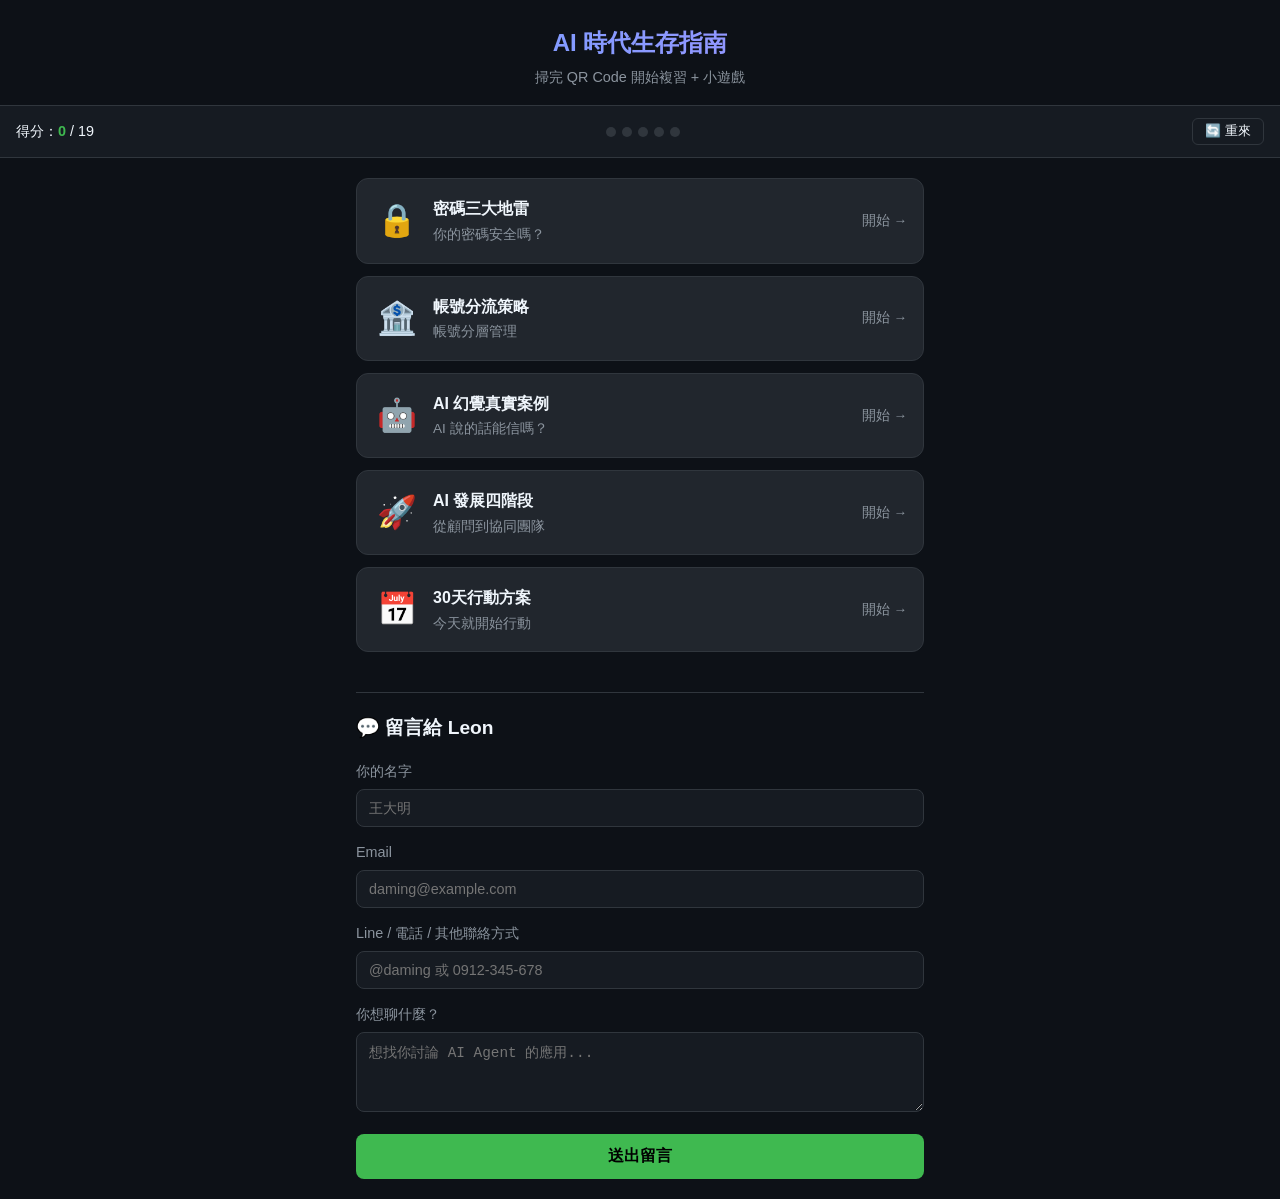
==== index.html @ d3126683 "quiz site" ====
<!DOCTYPE html>
<html lang="zh-TW">
<head>
    <meta charset="UTF-8">
    <meta name="viewport" content="width=device-width, initial-scale=1.0">
    <title>AI 時代生存指南 - Quiz</title>
    <link rel="stylesheet" href="style.css">
</head>
<body>

<div class="header">
    <h1>AI 時代生存指南</h1>
    <div class="subtitle">掃完 QR Code 開始複習 + 小遊戲</div>
</div>

<div class="score-bar">
    <span>得分：<span class="score" id="total-score">0</span> / <span id="total-max">0</span></span>
    <div class="progress" id="progress-dots"></div>
    <button class="btn-reset" onclick="resetAll()">🔄 重來</button>
</div>

<!-- ===== 主頁：單元列表 ===== -->
<div class="main" id="home-page">
    <div class="unit-grid" id="unit-grid"></div>

    <!-- Feedback -->
    <div class="feedback-section">
        <h2>💬 留言給 Leon</h2>
        <div class="form-group">
            <label>你的名字</label>
            <input type="text" id="fb-name" placeholder="王大明">
        </div>
        <div class="form-group">
            <label>Email</label>
            <input type="email" id="fb-email" placeholder="daming@example.com">
        </div>
        <div class="form-group">
            <label>Line / 電話 / 其他聯絡方式</label>
            <input type="text" id="fb-contact" placeholder="@daming 或 0912-345-678">
        </div>
        <div class="form-group">
            <label>你想聊什麼？</label>
            <textarea id="fb-message" placeholder="想找你討論 AI Agent 的應用..."></textarea>
        </div>
        <button class="btn-submit" onclick="submitFeedback()">送出留言</button>
        <div class="feedback-result" id="feedback-result"></div>
    </div>
</div>

<!-- ===== 單元1：密碼三大地雷 ===== -->
<div class="main game-page" id="game-1">
    <div class="game-header">
        <button class="btn-back" onclick="goHome()">← 返回</button>
        <div class="game-title">🔒 密碼三大地雷</div>
    </div>
    <div id="game-1-content"></div>
</div>

<!-- ===== 單元2：帳號分流策略 ===== -->
<div class="main game-page" id="game-2">
    <div class="game-header">
        <button class="btn-back" onclick="goHome()">← 返回</button>
        <div class="game-title">🏦 帳號分流策略</div>
    </div>
    <div id="game-2-content"></div>
</div>

<!-- ===== 單元3：AI 幻覺真實案例 ===== -->
<div class="main game-page" id="game-3">
    <div class="game-header">
        <button class="btn-back" onclick="goHome()">← 返回</button>
        <div class="game-title">🤖 AI 幻覺真實案例</div>
    </div>
    <div id="game-3-content"></div>
</div>

<!-- ===== 單元4：AI 發展四階段 ===== -->
<div class="main game-page" id="game-4">
    <div class="game-header">
        <button class="btn-back" onclick="goHome()">← 返回</button>
        <div class="game-title">🚀 AI 發展四階段</div>
    </div>
    <div id="game-4-content"></div>
</div>

<!-- ===== 單元5：30天行動方案 ===== -->
<div class="main game-page" id="game-5">
    <div class="game-header">
        <button class="btn-back" onclick="goHome()">← 返回</button>
        <div class="game-title">📅 30天行動方案</div>
    </div>
    <div id="game-5-content"></div>
</div>

<script src="game.js"></script>
</body>
</html>
---- style.css ----
/* ========================================
   0528 QA Quiz - Style
   ======================================== */

* {
    margin: 0;
    padding: 0;
    box-sizing: border-box;
}

:root {
    --bg: #0d1117;
    --surface: #161b22;
    --card: #21262d;
    --border: #30363d;
    --text: #f0f6fc;
    --text-muted: #8b949e;
    --accent: #58a6ff;
    --accent-green: #3fb950;
    --accent-red: #f85149;
    --accent-yellow: #d29922;
    --accent-purple: #bc8cff;
    --radius: 12px;
}

body {
    font-family: -apple-system, BlinkMacSystemFont, 'Segoe UI', Roboto, 'Noto Sans TC', sans-serif;
    background: var(--bg);
    color: var(--text);
    min-height: 100vh;
    line-height: 1.6;
}

/* ---- Header ---- */
.header {
    text-align: center;
    padding: 24px 16px 16px;
    border-bottom: 1px solid var(--border);
}

.header h1 {
    font-size: 1.5rem;
    background: linear-gradient(90deg, var(--accent), var(--accent-purple));
    -webkit-background-clip: text;
    -webkit-text-fill-color: transparent;
    background-clip: text;
}

.header .subtitle {
    color: var(--text-muted);
    font-size: 0.9rem;
    margin-top: 4px;
}

/* ---- Score Bar ---- */
.score-bar {
    display: flex;
    align-items: center;
    justify-content: space-between;
    padding: 12px 16px;
    background: var(--surface);
    border-bottom: 1px solid var(--border);
    font-size: 0.9rem;
}

.score-bar .score {
    color: var(--accent-green);
    font-weight: 600;
}

.score-bar .progress {
    display: flex;
    gap: 6px;
}

.btn-reset {
    background: none;
    border: 1px solid var(--border);
    color: var(--text-secondary);
    padding: 4px 12px;
    border-radius: 6px;
    font-size: 0.8rem;
    cursor: pointer;
}
.btn-reset:active {
    background: var(--border);
}

.score-bar .dot {
    width: 10px;
    height: 10px;
    border-radius: 50%;
    background: var(--border);
}

.score-bar .dot.done {
    background: var(--accent-green);
}

.score-bar .dot.current {
    background: var(--accent);
}

/* ---- Main Content ---- */
.main {
    max-width: 600px;
    margin: 0 auto;
    padding: 20px 16px;
}

/* ---- Unit Cards ---- */
.unit-grid {
    display: flex;
    flex-direction: column;
    gap: 12px;
}

.unit-card {
    background: var(--card);
    border: 1px solid var(--border);
    border-radius: var(--radius);
    padding: 16px;
    cursor: pointer;
    transition: all 0.2s;
    display: flex;
    align-items: center;
    gap: 12px;
}

.unit-card:hover {
    border-color: var(--accent);
    transform: translateY(-2px);
}

.unit-card.completed {
    border-color: var(--accent-green);
    opacity: 0.8;
}

.unit-card .unit-icon {
    font-size: 2rem;
    min-width: 48px;
    text-align: center;
}

.unit-card .unit-info h3 {
    font-size: 1rem;
    margin-bottom: 2px;
}

.unit-card .unit-info p {
    color: var(--text-muted);
    font-size: 0.85rem;
}

.unit-card .unit-status {
    margin-left: auto;
    font-size: 0.85rem;
    color: var(--text-muted);
}

.unit-card.completed .unit-status {
    color: var(--accent-green);
}

/* ---- Game Page ---- */
.game-page {
    display: none;
}

.game-page.active {
    display: block;
}

.game-header {
    display: flex;
    align-items: center;
    gap: 12px;
    margin-bottom: 20px;
}

.btn-back {
    background: var(--card);
    border: 1px solid var(--border);
    color: var(--text);
    padding: 8px 16px;
    border-radius: 8px;
    cursor: pointer;
    font-size: 0.9rem;
}

.btn-back:hover {
    background: var(--border);
}

.game-title {
    font-size: 1.2rem;
    font-weight: 600;
}

/* ---- Question Cards ---- */
.question-card {
    background: var(--card);
    border: 1px solid var(--border);
    border-radius: var(--radius);
    padding: 20px;
    margin-bottom: 16px;
}

.question-card h3 {
    font-size: 1rem;
    margin-bottom: 12px;
    line-height: 1.5;
}

.question-card .options {
    display: flex;
    flex-direction: column;
    gap: 8px;
}

.question-card .option {
    background: var(--surface);
    border: 1px solid var(--border);
    border-radius: 8px;
    padding: 12px;
    cursor: pointer;
    transition: all 0.2s;
    font-size: 0.9rem;
}

.question-card .option:hover {
    border-color: var(--accent);
}

.question-card .option.correct {
    border-color: var(--accent-green);
    background: rgba(63, 185, 80, 0.1);
}

.question-card .option.wrong {
    border-color: var(--accent-red);
    background: rgba(248, 81, 73, 0.1);
}

.question-card .option.disabled {
    pointer-events: none;
    opacity: 0.6;
}

.question-card .explanation {
    margin-top: 12px;
    padding: 12px;
    background: var(--surface);
    border-radius: 8px;
    font-size: 0.85rem;
    color: var(--text-muted);
    line-height: 1.5;
    display: none;
}

.question-card .explanation.show {
    display: block;
}

/* ---- Matching Game (Unit 2) ---- */
.match-container {
    display: flex;
    flex-direction: column;
    gap: 12px;
}

.match-row {
    display: flex;
    align-items: center;
    gap: 8px;
    flex-wrap: wrap;
}

.match-item {
    background: var(--surface);
    border: 1px solid var(--border);
    border-radius: 8px;
    padding: 12px;
    display: flex;
    flex-wrap: wrap;
    align-items: center;
    gap: 8px;
    transition: all 0.15s;
}

.match-item.correct {
    border-color: var(--accent-green);
    background: rgba(63, 185, 80, 0.1);
}

@keyframes shake {
    0%, 100% { transform: translateX(0); }
    25% { transform: translateX(-4px); }
    75% { transform: translateX(4px); }
}

.match-tier-btns {
    display: flex;
    gap: 6px;
    margin-top: 6px;
}

.tier-btn {
    padding: 6px 12px;
    border-radius: 6px;
    border: 1px solid var(--border);
    background: var(--surface);
    color: var(--text);
    font-size: 0.8rem;
    cursor: pointer;
    white-space: nowrap;
}

.tier-btn:hover {
    border-color: var(--accent);
}

.tier-btn.selected {
    border-color: var(--accent);
    background: rgba(88, 166, 255, 0.15);
}

.tier-btn.correct {
    border-color: var(--accent-green);
    background: rgba(63, 185, 80, 0.15);
    pointer-events: none;
}

.tier-btn.wrong {
    border-color: var(--accent-red);
    animation: shake 0.3s;
}

.match-status {
    margin-left: auto;
    font-size: 1.2rem;
    min-width: 24px;
    text-align: center;
}

/* ---- Ordering Game (Unit 4) ---- */
.ordering-container {
    display: flex;
    flex-direction: column;
    gap: 8px;
}

.order-item {
    background: var(--surface);
    border: 1px solid var(--border);
    border-radius: 8px;
    padding: 14px 12px;
    margin-bottom: 8px;
    display: flex;
    align-items: center;
    gap: 12px;
    user-select: none;
    transition: border-color 0.15s;
}

.order-item.correct {
    border-color: var(--accent-green);
}

.order-item .order-num {
    min-width: 28px;
    height: 28px;
    background: var(--border);
    border-radius: 50%;
    display: flex;
    align-items: center;
    justify-content: center;
    font-size: 0.85rem;
    font-weight: 700;
    flex-shrink: 0;
}

.order-item.correct .order-num {
    background: var(--accent-green);
    color: #000;
}

.order-item .order-text {
    flex: 1;
    font-size: 0.95rem;
    line-height: 1.4;
}

.order-item .order-arrows {
    display: grid;
    grid-template-columns: 1fr 1fr;
    gap: 6px;
    flex-shrink: 0;
}

.order-item .arrow-btn {
    background: var(--border);
    border: 2px solid transparent;
    color: var(--text);
    width: 44px;
    height: 44px;
    border-radius: 8px;
    cursor: pointer;
    font-size: 1.1rem;
    font-weight: 700;
    display: flex;
    align-items: center;
    justify-content: center;
    -webkit-tap-highlight-color: transparent;
    touch-action: manipulation;
    user-select: none;
}

.order-item .arrow-btn:hover {
    background: var(--accent);
}

.order-item .arrow-btn.picked {
    background: var(--accent);
    color: #000;
    border-color: #fff;
}

/* prevent mobile bounce */
.order-item .arrow-btn,
.tier-btn {
    -webkit-tap-highlight-color: transparent;
    touch-action: manipulation;
    user-select: none;
}

/* ---- Checklist Game (Unit 5) ---- */
.checklist-container {
    display: flex;
    flex-direction: column;
    gap: 10px;
}

.check-item {
    background: var(--surface);
    border: 1px solid var(--border);
    border-radius: 8px;
    padding: 12px;
    display: flex;
    align-items: center;
    gap: 10px;
    cursor: pointer;
    transition: all 0.15s;
}

.check-item:hover {
    border-color: var(--accent);
}

.check-item.checked {
    border-color: var(--accent-green);
    background: rgba(63, 185, 80, 0.1);
}

.check-box {
    width: 20px;
    height: 20px;
    border: 2px solid var(--border);
    border-radius: 4px;
    display: flex;
    align-items: center;
    justify-content: center;
    flex-shrink: 0;
    font-size: 0.8rem;
}

.check-item.checked .check-box {
    background: var(--accent-green);
    border-color: var(--accent-green);
    color: #000;
}

/* ---- Buttons ---- */
.btn-primary {
    background: var(--accent);
    color: #000;
    border: none;
    padding: 12px 24px;
    border-radius: 8px;
    font-size: 1rem;
    font-weight: 600;
    cursor: pointer;
    transition: all 0.2s;
}

.btn-primary:hover {
    background: #79c0ff;
}

.btn-secondary {
    background: var(--card);
    color: var(--text);
    border: 1px solid var(--border);
    padding: 10px 20px;
    border-radius: 8px;
    font-size: 0.9rem;
    cursor: pointer;
}

.btn-secondary:hover {
    background: var(--border);
}

.game-actions {
    display: flex;
    gap: 12px;
    justify-content: center;
    margin-top: 20px;
    flex-wrap: wrap;
}

/* ---- Feedback Form ---- */
.feedback-section {
    margin-top: 40px;
    padding-top: 20px;
    border-top: 1px solid var(--border);
}

.feedback-section h2 {
    font-size: 1.2rem;
    margin-bottom: 16px;
}

.form-group {
    margin-bottom: 14px;
}

.form-group label {
    display: block;
    margin-bottom: 6px;
    font-size: 0.9rem;
    color: var(--text-muted);
}

.form-group input,
.form-group textarea {
    width: 100%;
    padding: 10px 12px;
    background: var(--surface);
    border: 1px solid var(--border);
    border-radius: 8px;
    color: var(--text);
    font-size: 0.9rem;
}

.form-group input:focus,
.form-group textarea:focus {
    outline: none;
    border-color: var(--accent);
}

.form-group textarea {
    min-height: 80px;
    resize: vertical;
}

.btn-submit {
    background: var(--accent-green);
    color: #000;
    border: none;
    padding: 12px 24px;
    border-radius: 8px;
    font-size: 1rem;
    font-weight: 600;
    cursor: pointer;
    width: 100%;
}

.btn-submit:hover {
    background: #56d364;
}

.feedback-result {
    margin-top: 16px;
    padding: 16px;
    background: var(--surface);
    border: 1px solid var(--border);
    border-radius: 8px;
    font-family: monospace;
    font-size: 0.85rem;
    white-space: pre-wrap;
    display: none;
}

.feedback-result.show {
    display: block;
}

.btn-copy {
    margin-top: 8px;
    background: var(--card);
    border: 1px solid var(--border);
    color: var(--text);
    padding: 8px 16px;
    border-radius: 6px;
    cursor: pointer;
    font-size: 0.85rem;
}

/* ---- QR Code Page ---- */
.qr-section {
    text-align: center;
    padding: 40px 16px;
}

.qr-input-group {
    display: flex;
    gap: 8px;
    margin-bottom: 20px;
}

.qr-input-group input {
    flex: 1;
    padding: 12px;
    background: var(--surface);
    border: 1px solid var(--border);
    border-radius: 8px;
    color: var(--text);
    font-size: 0.9rem;
}

.qr-input-group button {
    background: var(--accent);
    color: #000;
    border: none;
    padding: 12px 20px;
    border-radius: 8px;
    font-weight: 600;
    cursor: pointer;
}

#qr-output {
    margin: 20px auto;
    display: inline-block;
}

#qr-output img,
#qr-output canvas {
    border-radius: 8px;
}

/* ---- Result Screen ---- */
.result-screen {
    text-align: center;
    padding: 40px 16px;
}

.result-screen .result-emoji {
    font-size: 4rem;
    margin-bottom: 16px;
}

.result-screen .result-score {
    font-size: 2rem;
    font-weight: 700;
    color: var(--accent-green);
    margin-bottom: 8px;
}

.result-screen .result-msg {
    color: var(--text-muted);
    margin-bottom: 24px;
}

/* ---- Responsive ---- */
@media (max-width: 480px) {
    .header h1 {
        font-size: 1.2rem;
    }

    .unit-card {
        padding: 12px;
    }

    .question-card {
        padding: 16px;
    }
}
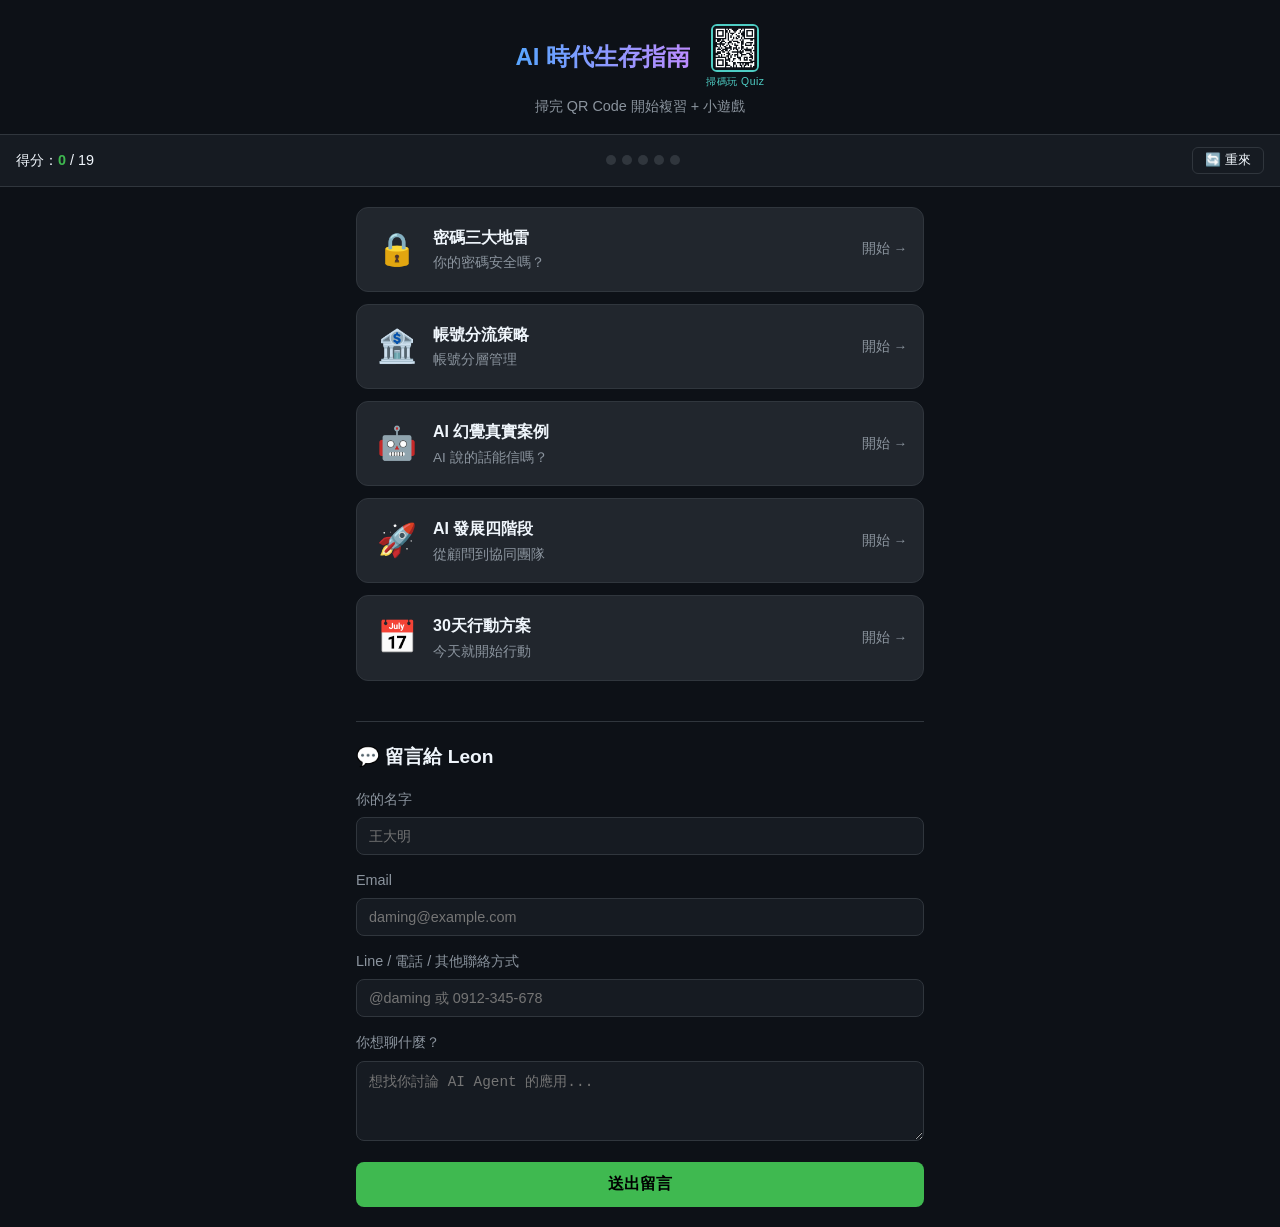
==== commit d0ea4724: "add QR code in header" ====
--- a/index.html
+++ b/index.html
@@ -9,7 +9,13 @@
 <body>
 
 <div class="header">
-    <h1>AI 時代生存指南</h1>
+    <div class="header-top">
+        <h1>AI 時代生存指南</h1>
+        <div class="header-qr">
+            <img src="[data-uri]" alt="QR Code" width="48" height="48">
+            <span class="qr-hint">掃碼玩 Quiz</span>
+        </div>
+    </div>
     <div class="subtitle">掃完 QR Code 開始複習 + 小遊戲</div>
 </div>
 
--- a/style.css
+++ b/style.css
@@ -38,12 +38,34 @@
     border-bottom: 1px solid var(--border);
 }
 
+.header-top {
+    display: flex;
+    align-items: center;
+    justify-content: center;
+    gap: 16px;
+}
+.header-qr {
+    display: flex;
+    flex-direction: column;
+    align-items: center;
+    gap: 2px;
+}
+.header-qr img {
+    border-radius: 6px;
+    border: 2px solid #4ecdc4;
+}
+.qr-hint {
+    font-size: 0.65rem;
+    color: #4ecdc4;
+    letter-spacing: 0.5px;
+}
 .header h1 {
     font-size: 1.5rem;
     background: linear-gradient(90deg, var(--accent), var(--accent-purple));
     -webkit-background-clip: text;
     -webkit-text-fill-color: transparent;
     background-clip: text;
+    margin: 0;
 }
 
 .header .subtitle {
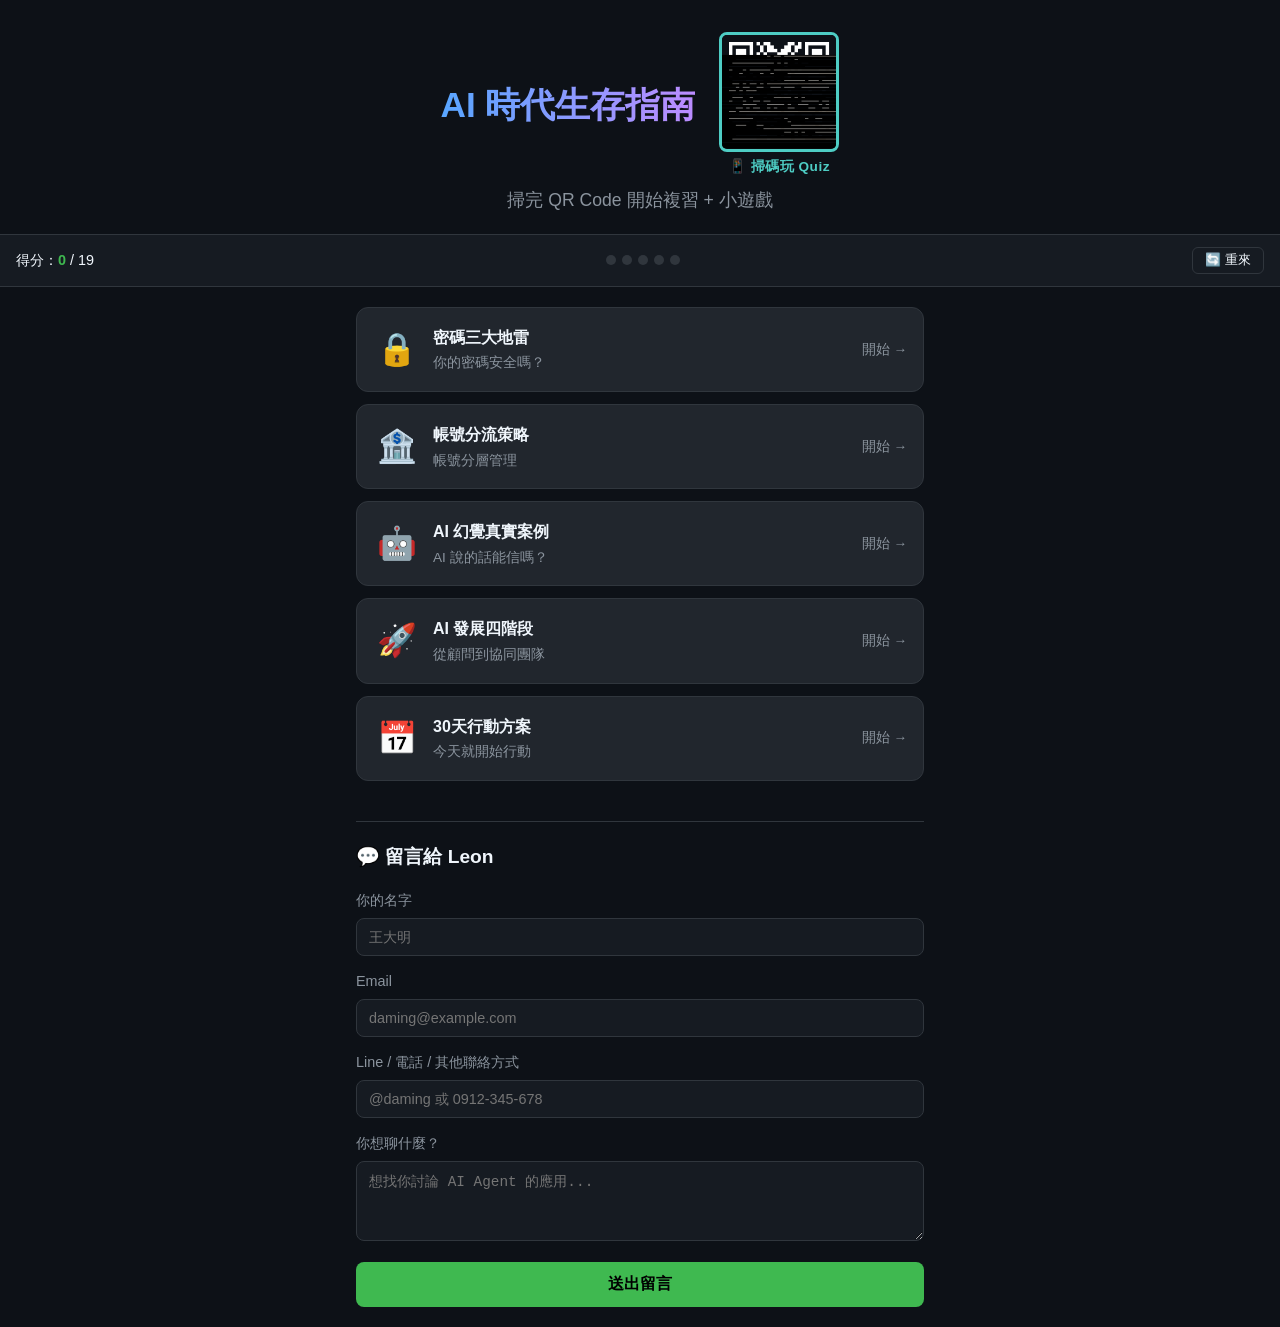
==== commit cd509c38: "enlarge header + QR code for classroom visibility" ====
--- a/index.html
+++ b/index.html
@@ -12,8 +12,8 @@
     <div class="header-top">
         <h1>AI 時代生存指南</h1>
         <div class="header-qr">
-            <img src="[data-uri]" alt="QR Code" width="48" height="48">
-            <span class="qr-hint">掃碼玩 Quiz</span>
+            <img src="[data-uri]" alt="QR Code" width="120" height="120">
+            <span class="qr-hint">📱 掃碼玩 Quiz</span>
         </div>
     </div>
     <div class="subtitle">掃完 QR Code 開始複習 + 小遊戲</div>
--- a/style.css
+++ b/style.css
@@ -34,44 +34,43 @@
 /* ---- Header ---- */
 .header {
     text-align: center;
-    padding: 24px 16px 16px;
+    padding: 32px 20px 20px;
     border-bottom: 1px solid var(--border);
 }
-
 .header-top {
     display: flex;
     align-items: center;
     justify-content: center;
-    gap: 16px;
+    gap: 24px;
 }
 .header-qr {
     display: flex;
     flex-direction: column;
     align-items: center;
-    gap: 2px;
+    gap: 4px;
 }
 .header-qr img {
-    border-radius: 6px;
-    border: 2px solid #4ecdc4;
+    border-radius: 8px;
+    border: 3px solid #4ecdc4;
 }
 .qr-hint {
-    font-size: 0.65rem;
+    font-size: 0.85rem;
     color: #4ecdc4;
     letter-spacing: 0.5px;
+    font-weight: 600;
 }
 .header h1 {
-    font-size: 1.5rem;
+    font-size: 2.2rem;
     background: linear-gradient(90deg, var(--accent), var(--accent-purple));
     -webkit-background-clip: text;
     -webkit-text-fill-color: transparent;
     background-clip: text;
     margin: 0;
 }
-
 .header .subtitle {
     color: var(--text-muted);
-    font-size: 0.9rem;
-    margin-top: 4px;
+    font-size: 1.1rem;
+    margin-top: 8px;
 }
 
 /* ---- Score Bar ---- */
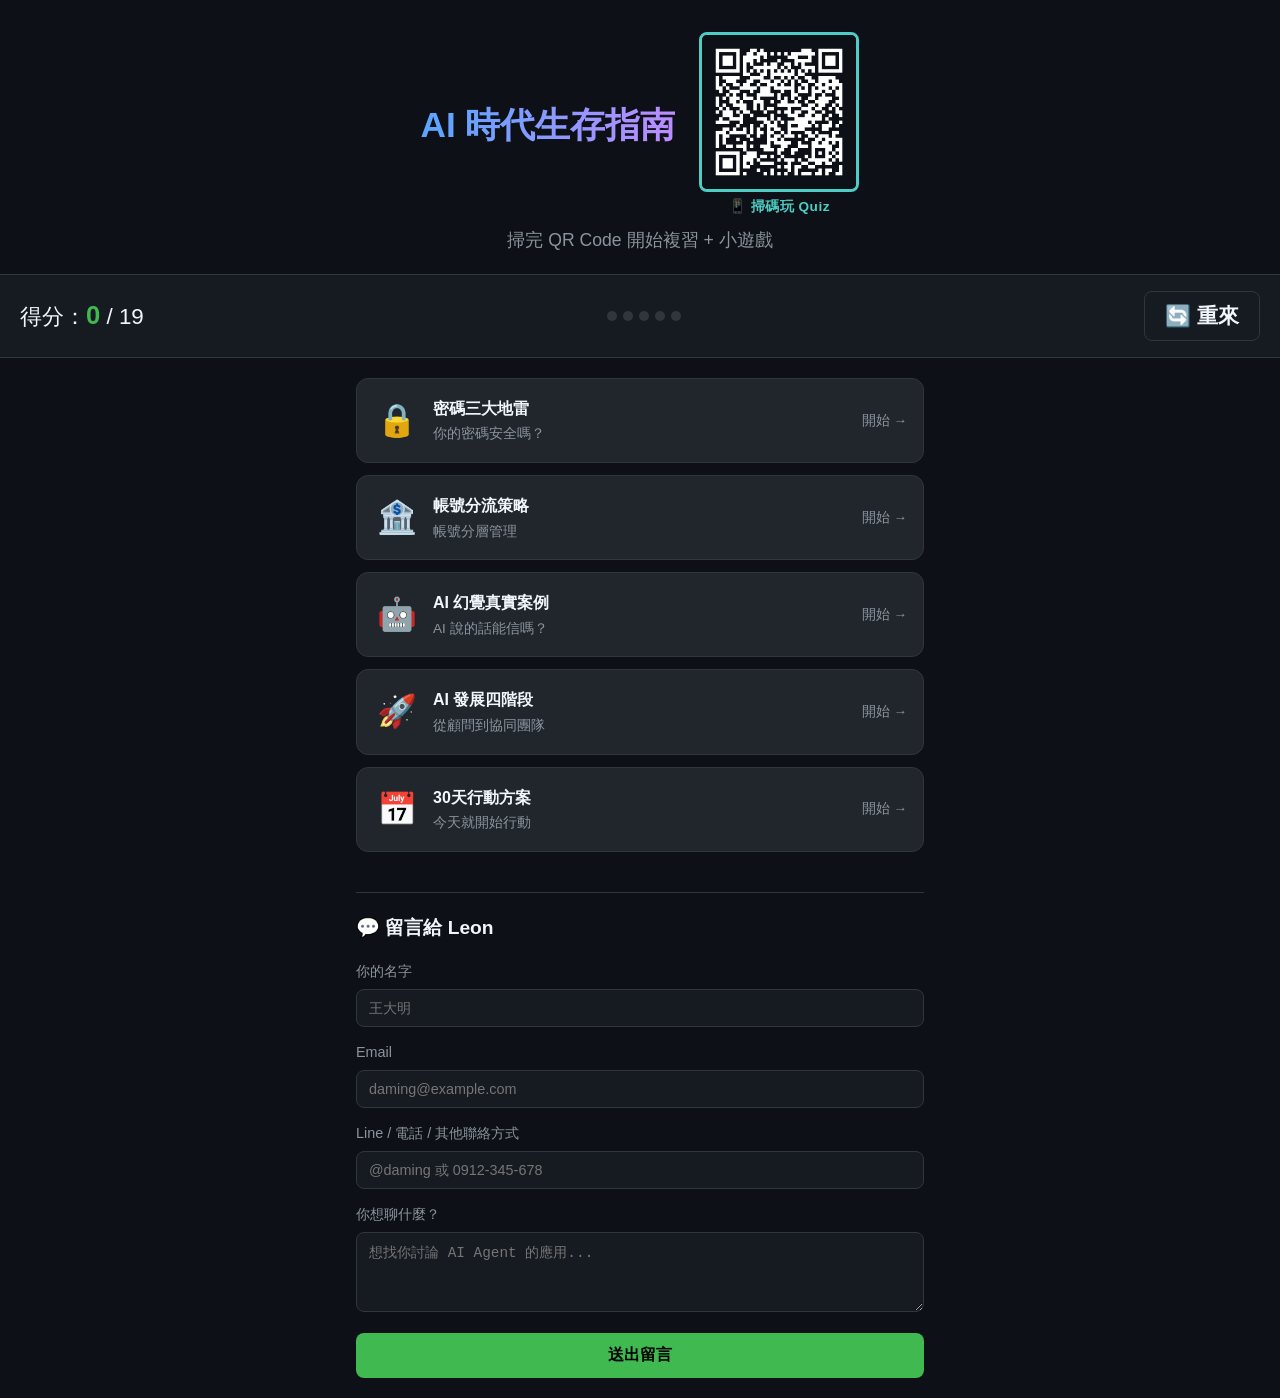
==== commit ced12678: "mobile-first layout: larger QR, score, fonts, responsive fix" ====
--- a/index.html
+++ b/index.html
@@ -12,7 +12,7 @@
     <div class="header-top">
         <h1>AI 時代生存指南</h1>
         <div class="header-qr">
-            <img src="[data-uri]" alt="QR Code" width="120" height="120">
+            <img src="[data-uri]" alt="QR Code" width="160" height="160">
             <span class="qr-hint">📱 掃碼玩 Quiz</span>
         </div>
     </div>
@@ -100,4 +100,4 @@
 
 <script src="game.js"></script>
 </body>
-</html>
+</html>
--- a/style.css
+++ b/style.css
@@ -78,15 +78,16 @@
     display: flex;
     align-items: center;
     justify-content: space-between;
-    padding: 12px 16px;
+    padding: 16px 20px;
     background: var(--surface);
     border-bottom: 1px solid var(--border);
-    font-size: 0.9rem;
+    font-size: 1.4rem;
 }
 
 .score-bar .score {
     color: var(--accent-green);
-    font-weight: 600;
+    font-weight: 700;
+    font-size: 1.6rem;
 }
 
 .score-bar .progress {
@@ -97,11 +98,12 @@
 .btn-reset {
     background: none;
     border: 1px solid var(--border);
-    color: var(--text-secondary);
-    padding: 4px 12px;
-    border-radius: 6px;
-    font-size: 0.8rem;
-    cursor: pointer;
+    color: var(--text);
+    padding: 10px 20px;
+    border-radius: 8px;
+    font-size: 1.3rem;
+    cursor: pointer;
+    font-weight: 600;
 }
 .btn-reset:active {
     background: var(--border);
@@ -697,14 +699,40 @@
 /* ---- Responsive ---- */
 @media (max-width: 480px) {
     .header h1 {
-        font-size: 1.2rem;
+        font-size: 1.8rem;
+    }
+
+    .header-qr img {
+        width: 140px;
+        height: 140px;
     }
 
     .unit-card {
-        padding: 12px;
+        padding: 18px 14px;
+    }
+
+    .unit-card .unit-icon {
+        font-size: 2.2rem;
+    }
+
+    .unit-card .unit-info h3 {
+        font-size: 1.15rem;
+    }
+
+    .unit-card .unit-info p {
+        font-size: 1rem;
     }
 
     .question-card {
-        padding: 16px;
-    }
-}
+        padding: 20px;
+    }
+
+    .question-card h3 {
+        font-size: 1.15rem;
+    }
+
+    .question-card .option {
+        font-size: 1.05rem;
+        padding: 14px;
+    }
+}
